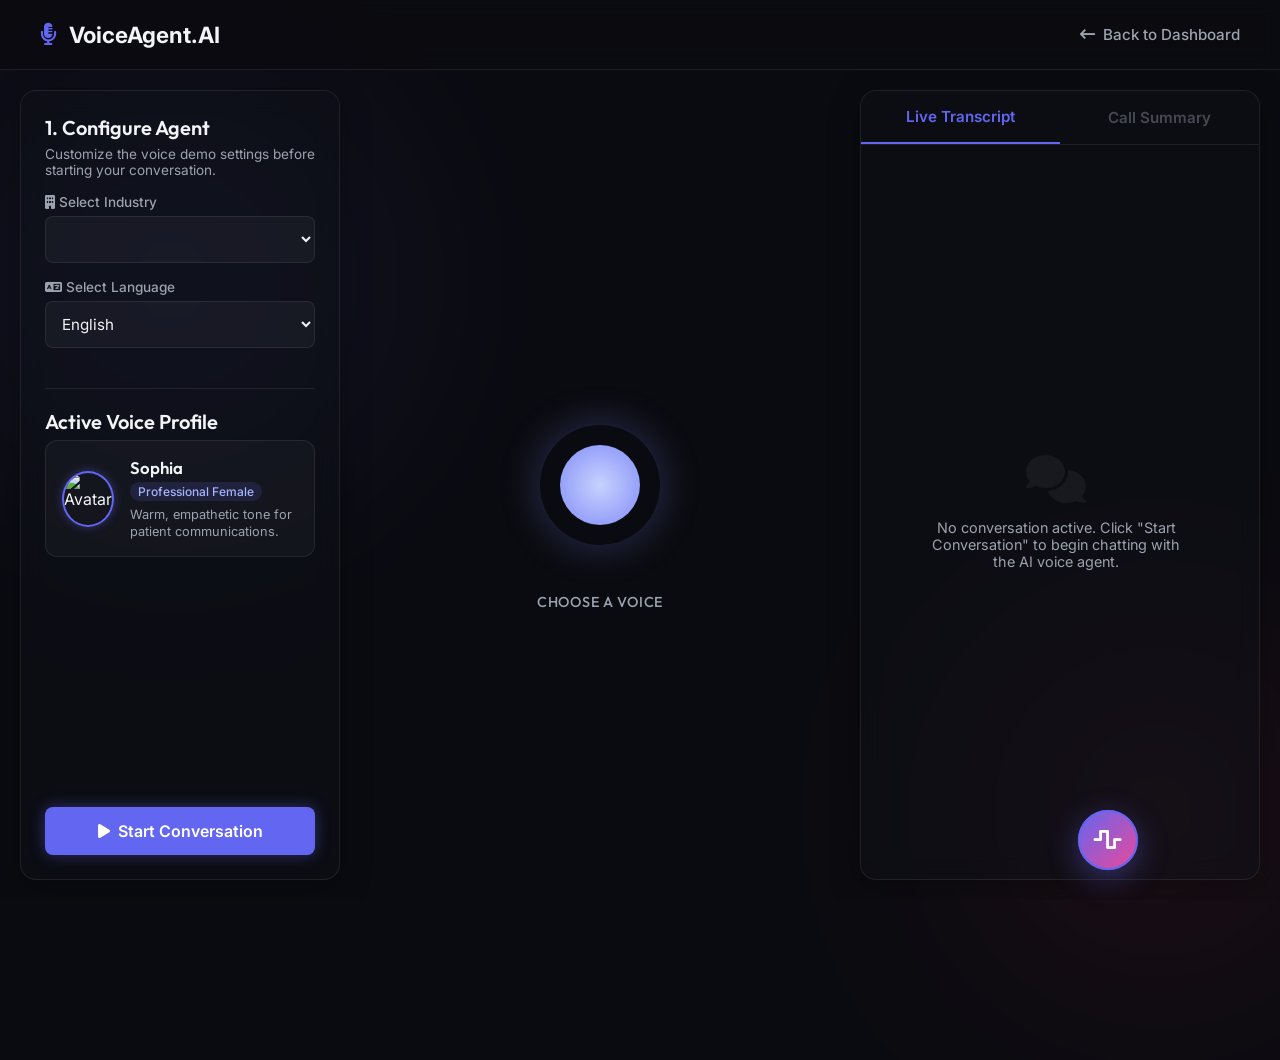
==== static/voice-agent.html @ bfff83f5 "feat: add browser voice agent demo and vercel rewrites" ====
<!DOCTYPE html>
<html lang="en">
<head>
    <meta charset="UTF-8">
    <meta name="viewport" content="width=device-width, initial-scale=1.0">
    <title>AI Voice Agent Demo | Enterprise Voice Platform</title>
    <!-- Premium Fonts -->
    <link href="https://fonts.googleapis.com/css2?family=Outfit:wght@300;400;500;600;700&family=Inter:wght@300;400;500;600&display=swap" rel="stylesheet">
    <!-- FontAwesome Icons -->
    <link rel="stylesheet" href="https://cdnjs.cloudflare.com/ajax/libs/font-awesome/6.4.0/css/all.min.css">
    <!-- Main Style Sheet -->
    <link rel="stylesheet" href="/static/css/voice-agent.css">
</head>
<body class="dark-theme">
    <!-- Background Gradients -->
    <div class="bg-glow bg-glow-1"></div>
    <div class="bg-glow bg-glow-2"></div>

    <header class="app-header">
        <div class="logo">
            <i class="fa-solid fa-microphone-lines"></i>
            <span>VoiceAgent.AI</span>
        </div>
        <a href="/static/index.html" class="nav-back-btn">
            <i class="fa-solid fa-arrow-left-long"></i> Back to Dashboard
        </a>
    </header>

    <main class="main-container">
        <!-- Sidebar Panel (Controls) -->
        <section class="control-panel glass-panel">
            <div class="panel-section">
                <h2>1. Configure Agent</h2>
                <p class="section-desc">Customize the voice demo settings before starting your conversation.</p>
                
                <!-- Industry Selector -->
                <div class="form-group">
                    <label for="industry-select"><i class="fa-solid fa-building"></i> Select Industry</label>
                    <select id="industry-select" class="custom-select">
                        <!-- Loaded dynamically -->
                    </select>
                </div>

                <!-- Language Selector -->
                <div class="form-group">
                    <label for="language-select"><i class="fa-solid fa-language"></i> Select Language</label>
                    <select id="language-select" class="custom-select">
                        <option value="English">English</option>
                        <option value="Hindi">Hindi</option>
                        <option value="Telugu">Telugu</option>
                    </select>
                </div>
            </div>

            <div class="panel-section selected-voice-details">
                <h3>Active Voice Profile</h3>
                <div class="voice-details-card">
                    <img id="active-voice-avatar" src="/static/images/avatars/placeholder.png" alt="Avatar" class="active-avatar">
                    <div class="voice-info">
                        <h4 id="active-voice-name">Sophia</h4>
                        <span id="active-voice-role" class="badge">Professional Female</span>
                        <p id="active-voice-desc">Warm, empathetic tone for patient communications.</p>
                    </div>
                </div>
            </div>

            <!-- Call Controls -->
            <div class="panel-section call-actions">
                <button id="start-btn" class="btn btn-primary btn-glow">
                    <i class="fa-solid fa-play"></i> Start Conversation
                </button>
                <button id="end-btn" class="btn btn-danger hidden">
                    <i class="fa-solid fa-phone-slash"></i> End Conversation
                </button>
                <div class="call-metrics hidden" id="call-metrics">
                    <div class="metric">
                        <span class="metric-label">Status</span>
                        <span class="metric-value connection-status" id="connection-status">Connecting...</span>
                    </div>
                    <div class="metric">
                        <span class="metric-label">Duration</span>
                        <span class="metric-value" id="call-timer">00:00</span>
                    </div>
                    <div class="metric">
                        <button id="mute-btn" class="btn-icon" title="Mute Microphone">
                            <i class="fa-solid fa-microphone"></i>
                        </button>
                        <span class="metric-label" id="mic-status">Active</span>
                    </div>
                </div>
            </div>
        </section>

        <!-- Central Arena (Reactive Orb & Circular Voices Selector) -->
        <section class="arena-panel">
            <div class="circular-arena" id="circular-arena">
                <!-- Center Animated Orb -->
                <div class="central-orb-container">
                    <div class="orb-pulsar state-idle" id="ai-orb">
                        <div class="orb-core"></div>
                        <div class="orb-wave wave-1"></div>
                        <div class="orb-wave wave-2"></div>
                        <div class="orb-wave wave-3"></div>
                    </div>
                    <div class="orb-status-text" id="orb-status-text">Choose a Voice</div>
                </div>

                <!-- Selectable Voice Avatars Placed in Circle via JS -->
                <div class="circular-voice-nodes" id="voice-nodes-container">
                    <!-- Loaded dynamically -->
                </div>
            </div>
        </section>

        <!-- Live Transcript & Analytics Summary Panel -->
        <section class="transcript-panel glass-panel">
            <div class="panel-tabs">
                <button class="tab-btn active" id="tab-transcript-btn">Live Transcript</button>
                <button class="tab-btn" id="tab-summary-btn" disabled>Call Summary</button>
            </div>

            <!-- Live Transcript Content -->
            <div class="tab-content" id="transcript-tab-content">
                <div class="transcript-scroll" id="transcript-scroll">
                    <div class="empty-transcript-message" id="empty-transcript-msg">
                        <i class="fa-solid fa-comments"></i>
                        <p>No conversation active. Click "Start Conversation" to begin chatting with the AI voice agent.</p>
                    </div>
                    <!-- Messages appended here -->
                </div>
                <div class="typing-indicator-container hidden" id="typing-indicator">
                    <span class="typing-label">AI is thinking</span>
                    <div class="dots">
                        <span></span>
                        <span></span>
                        <span></span>
                    </div>
                </div>
            </div>

            <!-- Post Call Summary Content -->
            <div class="tab-content hidden" id="summary-tab-content">
                <div class="summary-scroll" id="summary-scroll">
                    <!-- Loaded dynamically -->
                </div>
            </div>
        </section>
    </main>

    <!-- Floating Orb Widget (Collapsed State) -->
    <div class="floating-widget-container" id="floating-widget">
        <div class="widget-orb" id="widget-orb-click">
            <i class="fa-solid fa-wave-square"></i>
            <span class="widget-pulse"></span>
        </div>
        <div class="widget-tooltip">Voice Demo</div>
    </div>

    <!-- Main JavaScript Logic -->
    <script src="/static/js/voice-agent.js"></script>
</body>
</html>
---- static/css/voice-agent.css ----
/* Custom Variables for Enterprise Look */
:root {
    --bg-base: #0a0b10;
    --bg-glass: rgba(16, 18, 27, 0.4);
    --border-glass: rgba(255, 255, 255, 0.08);
    --text-primary: #f3f4f6;
    --text-secondary: #9ca3af;
    
    /* Branding Hues */
    --primary: #6366f1;
    --primary-glow: rgba(99, 102, 241, 0.4);
    
    /* Responsive State Hues */
    --idle-color: #818cf8;
    --idle-glow: rgba(129, 140, 248, 0.3);
    --listening-color: #34d399;
    --listening-glow: rgba(52, 211, 153, 0.4);
    --thinking-color: #fbbf24;
    --thinking-glow: rgba(251, 191, 36, 0.4);
    --speaking-color: #f43f5e;
    --speaking-glow: rgba(244, 63, 94, 0.4);
    --error-color: #ef4444;
    --error-glow: rgba(239, 68, 68, 0.4);
    --disconnected-color: #6b7280;
    --disconnected-glow: rgba(107, 114, 128, 0.2);
}

/* Base resets & Fonts */
* {
    margin: 0;
    padding: 0;
    box-sizing: border-box;
    font-family: 'Inter', sans-serif;
}

body {
    background-color: var(--bg-base);
    color: var(--text-primary);
    min-height: 100vh;
    overflow-x: hidden;
    position: relative;
}

/* Background gradients */
.bg-glow {
    position: absolute;
    border-radius: 50%;
    filter: blur(120px);
    z-index: -1;
    opacity: 0.15;
    pointer-events: none;
}

.bg-glow-1 {
    width: 600px;
    height: 600px;
    background: radial-gradient(circle, var(--primary), transparent 70%);
    top: -10%;
    left: -10%;
}

.bg-glow-2 {
    width: 500px;
    height: 500px;
    background: radial-gradient(circle, #f43f5e, transparent 70%);
    bottom: -10%;
    right: -10%;
}

/* App Header */
.app-header {
    height: 70px;
    padding: 0 40px;
    display: flex;
    justify-content: space-between;
    align-items: center;
    border-bottom: 1px solid var(--border-glass);
    background: rgba(10, 11, 16, 0.8);
    backdrop-filter: blur(10px);
    position: fixed;
    top: 0;
    left: 0;
    width: 100%;
    z-index: 100;
}

.app-header .logo {
    display: flex;
    align-items: center;
    gap: 12px;
    font-family: 'Outfit', sans-serif;
    font-weight: 700;
    font-size: 1.4rem;
    color: var(--text-primary);
}

.app-header .logo i {
    color: var(--primary);
}

.nav-back-btn {
    text-decoration: none;
    color: var(--text-secondary);
    font-weight: 500;
    font-size: 0.95rem;
    display: flex;
    align-items: center;
    gap: 8px;
    transition: all 0.2s ease;
}

.nav-back-btn:hover {
    color: var(--text-primary);
    transform: translateX(-4px);
}

/* Layout container */
.main-container {
    margin-top: 70px;
    height: calc(100vh - 70px);
    display: grid;
    grid-template-columns: 320px 1fr 400px;
    padding: 20px;
    gap: 20px;
    overflow: hidden;
}

@media (max-width: 1200px) {
    .main-container {
        grid-template-columns: 300px 1fr;
        grid-template-rows: auto 1fr;
        height: auto;
        overflow-y: auto;
    }
    .transcript-panel {
        grid-column: span 2;
        height: 500px;
    }
}

@media (max-width: 768px) {
    .main-container {
        grid-template-columns: 1fr;
        grid-template-rows: auto auto auto;
    }
    .control-panel, .arena-panel, .transcript-panel {
        grid-column: span 1;
    }
    .circular-arena {
        height: 400px !important;
    }
}

/* Glassmorphism panel styles */
.glass-panel {
    background: var(--bg-glass);
    border: 1px solid var(--border-glass);
    border-radius: 16px;
    backdrop-filter: blur(12px);
    display: flex;
    flex-direction: column;
    overflow: hidden;
    box-shadow: 0 8px 32px 0 rgba(0, 0, 0, 0.3);
}

/* Control Panel Sidebar */
.control-panel {
    padding: 24px;
    gap: 24px;
}

.panel-section h2, .panel-section h3 {
    font-family: 'Outfit', sans-serif;
    font-size: 1.25rem;
    font-weight: 600;
    margin-bottom: 6px;
}

.section-desc {
    font-size: 0.85rem;
    color: var(--text-secondary);
    margin-bottom: 16px;
}

.form-group {
    margin-bottom: 16px;
}

.form-group label {
    display: block;
    font-size: 0.85rem;
    font-weight: 500;
    color: var(--text-secondary);
    margin-bottom: 6px;
}

.custom-select {
    width: 100%;
    padding: 12px;
    background: rgba(255, 255, 255, 0.04);
    border: 1px solid var(--border-glass);
    border-radius: 8px;
    color: var(--text-primary);
    font-size: 0.95rem;
    outline: none;
    cursor: pointer;
    transition: border-color 0.2s;
}

.custom-select:focus {
    border-color: var(--primary);
}

/* Selected voice details card */
.selected-voice-details {
    border-top: 1px solid var(--border-glass);
    padding-top: 20px;
}

.voice-details-card {
    display: flex;
    align-items: center;
    gap: 16px;
    padding: 16px;
    background: rgba(255, 255, 255, 0.03);
    border: 1px solid var(--border-glass);
    border-radius: 12px;
}

.active-avatar {
    width: 56px;
    height: 56px;
    border-radius: 50%;
    border: 2px solid var(--primary);
    object-fit: cover;
    box-shadow: 0 0 10px var(--primary-glow);
}

.voice-info h4 {
    font-family: 'Outfit', sans-serif;
    font-size: 1.05rem;
    font-weight: 600;
    margin-bottom: 2px;
}

.badge {
    display: inline-block;
    padding: 2px 8px;
    background: rgba(99, 102, 241, 0.15);
    color: #a5b4fc;
    border-radius: 99px;
    font-size: 0.75rem;
    font-weight: 500;
    margin-bottom: 6px;
}

.voice-info p {
    font-size: 0.8rem;
    color: var(--text-secondary);
    line-height: 1.3;
}

/* Call Actions buttons */
.call-actions {
    margin-top: auto;
    display: flex;
    flex-direction: column;
    gap: 12px;
}

.btn {
    width: 100%;
    padding: 14px;
    border: none;
    border-radius: 8px;
    font-weight: 600;
    font-size: 1rem;
    cursor: pointer;
    display: flex;
    align-items: center;
    justify-content: center;
    gap: 8px;
    transition: all 0.2s ease;
}

.btn-primary {
    background: var(--primary);
    color: white;
}

.btn-primary:hover {
    transform: translateY(-2px);
    box-shadow: 0 4px 20px var(--primary-glow);
}

.btn-danger {
    background: #ef4444;
    color: white;
}

.btn-danger:hover {
    transform: translateY(-2px);
    box-shadow: 0 4px 20px rgba(239, 68, 68, 0.4);
}

.btn-glow {
    box-shadow: 0 0 15px var(--primary-glow);
}

.hidden {
    display: none !important;
}

/* Call Metrics */
.call-metrics {
    display: flex;
    justify-content: space-between;
    align-items: center;
    padding: 12px 16px;
    background: rgba(255, 255, 255, 0.02);
    border: 1px solid var(--border-glass);
    border-radius: 10px;
    margin-top: 10px;
}

.metric {
    display: flex;
    flex-direction: column;
    align-items: center;
    gap: 4px;
}

.metric-label {
    font-size: 0.75rem;
    color: var(--text-secondary);
}

.metric-value {
    font-size: 0.9rem;
    font-weight: 600;
}

.connection-status {
    color: var(--primary);
}

.btn-icon {
    background: none;
    border: none;
    color: var(--text-primary);
    font-size: 1.15rem;
    cursor: pointer;
    width: 36px;
    height: 36px;
    border-radius: 50%;
    display: flex;
    align-items: center;
    justify-content: center;
    transition: background 0.2s;
}

.btn-icon:hover {
    background: rgba(255, 255, 255, 0.08);
}

.btn-icon.muted {
    color: #ef4444;
    background: rgba(239, 68, 68, 0.1);
}

/* Arena Panel (Reactive Orb + Circle Selector) */
.arena-panel {
    display: flex;
    justify-content: center;
    align-items: center;
    position: relative;
}

.circular-arena {
    position: relative;
    width: 100%;
    max-width: 500px;
    height: 500px;
    display: flex;
    justify-content: center;
    align-items: center;
}

/* Central reactive Orb container */
.central-orb-container {
    position: relative;
    width: 180px;
    height: 180px;
    display: flex;
    flex-direction: column;
    justify-content: center;
    align-items: center;
    z-index: 10;
}

.orb-status-text {
    position: absolute;
    bottom: -36px;
    font-family: 'Outfit', sans-serif;
    font-weight: 500;
    font-size: 0.9rem;
    color: var(--text-secondary);
    letter-spacing: 0.05em;
    text-transform: uppercase;
    white-space: nowrap;
}

/* Pulsar Orb */
.orb-pulsar {
    width: 120px;
    height: 120px;
    border-radius: 50%;
    position: relative;
    display: flex;
    justify-content: center;
    align-items: center;
    transition: all 0.5s ease;
}

.orb-core {
    width: 80px;
    height: 80px;
    border-radius: 50%;
    z-index: 2;
    transition: all 0.5s ease;
}

.orb-wave {
    position: absolute;
    border-radius: 50%;
    width: 100%;
    height: 100%;
    opacity: 0;
    z-index: 1;
    transition: all 0.5s ease;
}

/* Orb States */

/* IDLE - Soft Indigo Pulse */
.orb-pulsar.state-idle {
    box-shadow: 0 0 40px var(--idle-glow);
}
.orb-pulsar.state-idle .orb-core {
    background: radial-gradient(circle, #c7d2fe, var(--idle-color));
}
.orb-pulsar.state-idle .orb-wave {
    border: 2px solid var(--idle-color);
    animation: orb-pulse-anim 3s infinite ease-out;
}
.orb-pulsar.state-idle .wave-2 { animation-delay: 1s; }
.orb-pulsar.state-idle .wave-3 { animation-delay: 2s; }

/* LISTENING - Expanding concentric green waves */
.orb-pulsar.state-listening {
    box-shadow: 0 0 50px var(--listening-glow);
}
.orb-pulsar.state-listening .orb-core {
    background: radial-gradient(circle, #a7f3d0, var(--listening-color));
    transform: scale(1.1);
}
.orb-pulsar.state-listening .orb-wave {
    border: 3px solid var(--listening-color);
    animation: orb-pulse-anim 1.5s infinite linear;
}
.orb-pulsar.state-listening .wave-2 { animation-delay: 0.5s; }
.orb-pulsar.state-listening .wave-3 { animation-delay: 1s; }

/* THINKING - Amber revolving loop */
.orb-pulsar.state-thinking {
    box-shadow: 0 0 50px var(--thinking-glow);
}
.orb-pulsar.state-thinking .orb-core {
    background: radial-gradient(circle, #fde68a, var(--thinking-color));
}
.orb-pulsar.state-thinking .orb-wave {
    border: 2px dashed var(--thinking-color);
    width: 140px;
    height: 140px;
    opacity: 0.6;
    animation: orb-spin-anim 2s infinite linear;
}
.orb-pulsar.state-thinking .wave-2 {
    border: 2px dotted var(--thinking-color);
    width: 160px;
    height: 160px;
    animation: orb-spin-reverse-anim 3s infinite linear;
}

/* SPEAKING - Fast undulating pink waves */
.orb-pulsar.state-speaking {
    box-shadow: 0 0 60px var(--speaking-glow);
}
.orb-pulsar.state-speaking .orb-core {
    background: radial-gradient(circle, #fecdd3, var(--speaking-color));
    transform: scale(1.15);
}
.orb-pulsar.state-speaking .orb-wave {
    border: 2px solid var(--speaking-color);
    animation: orb-speaking-anim 1.2s infinite ease-in-out;
}
.orb-pulsar.state-speaking .wave-2 {
    animation: orb-speaking-anim 1s infinite ease-in-out;
    animation-delay: 0.3s;
}
.orb-pulsar.state-speaking .wave-3 {
    animation: orb-speaking-anim 1.4s infinite ease-in-out;
    animation-delay: 0.6s;
}

/* DISCONNECTED - Dim grey */
.orb-pulsar.state-disconnected {
    box-shadow: 0 0 20px var(--disconnected-glow);
}
.orb-pulsar.state-disconnected .orb-core {
    background: radial-gradient(circle, #e5e7eb, var(--disconnected-color));
}

/* ERROR - Intense warning red */
.orb-pulsar.state-error {
    box-shadow: 0 0 50px var(--error-glow);
}
.orb-pulsar.state-error .orb-core {
    background: radial-gradient(circle, #fee2e2, var(--error-color));
    animation: orb-error-flicker 0.3s infinite alternate;
}

/* Keyframes animations */
@keyframes orb-pulse-anim {
    0% { transform: scale(1); opacity: 0.8; }
    100% { transform: scale(1.6); opacity: 0; }
}

@keyframes orb-spin-anim {
    0% { transform: rotate(0deg); }
    100% { transform: rotate(360deg); }
}

@keyframes orb-spin-reverse-anim {
    0% { transform: rotate(360deg); }
    100% { transform: rotate(0deg); }
}

@keyframes orb-speaking-anim {
    0%, 100% { transform: scale(1); opacity: 0.6; }
    50% { transform: scale(1.5); opacity: 0.1; }
}

@keyframes orb-error-flicker {
    0% { opacity: 0.8; transform: scale(1); }
    100% { opacity: 1; transform: scale(1.05); }
}

/* Circular Voice selector node */
.circular-voice-nodes {
    position: absolute;
    width: 100%;
    height: 100%;
    top: 0;
    left: 0;
    pointer-events: none;
}

.voice-node {
    position: absolute;
    width: 60px;
    height: 60px;
    border-radius: 50%;
    background: rgba(16, 18, 27, 0.7);
    border: 2px solid var(--border-glass);
    cursor: pointer;
    pointer-events: auto;
    display: flex;
    justify-content: center;
    align-items: center;
    transition: all 0.3s cubic-bezier(0.4, 0, 0.2, 1);
    box-shadow: 0 4px 10px rgba(0, 0, 0, 0.3);
    top: 50%;
    left: 50%;
    margin-top: -30px;
    margin-left: -30px;
}

.voice-node img {
    width: 52px;
    height: 52px;
    border-radius: 50%;
    object-fit: cover;
    transition: all 0.3s;
}

.voice-node:hover {
    border-color: var(--primary);
    transform: scale(1.15);
    box-shadow: 0 0 15px rgba(99, 102, 241, 0.3);
}

.voice-node.selected {
    border-color: var(--primary);
    box-shadow: 0 0 20px var(--primary-glow);
    transform: scale(1.2);
}

.voice-node.selected img {
    border: 2px solid var(--bg-base);
}

/* Transcript & Summary Panel */
.transcript-panel {
    display: flex;
    flex-direction: column;
}

.panel-tabs {
    display: flex;
    border-bottom: 1px solid var(--border-glass);
}

.tab-btn {
    flex: 1;
    padding: 16px;
    background: none;
    border: none;
    color: var(--text-secondary);
    font-weight: 600;
    font-size: 0.95rem;
    cursor: pointer;
    transition: all 0.2s;
    outline: none;
}

.tab-btn:hover:not(:disabled) {
    color: var(--text-primary);
}

.tab-btn.active {
    color: var(--primary);
    border-bottom: 2px solid var(--primary);
}

.tab-btn:disabled {
    opacity: 0.4;
    cursor: not-allowed;
}

.tab-content {
    flex: 1;
    display: flex;
    flex-direction: column;
    overflow: hidden;
    padding: 20px;
}

/* Scroll Containers */
.transcript-scroll, .summary-scroll {
    flex: 1;
    overflow-y: auto;
    display: flex;
    flex-direction: column;
    gap: 16px;
    padding-right: 8px;
}

.transcript-scroll::-webkit-scrollbar, .summary-scroll::-webkit-scrollbar {
    width: 6px;
}

.transcript-scroll::-webkit-scrollbar-thumb, .summary-scroll::-webkit-scrollbar-thumb {
    background: rgba(255, 255, 255, 0.1);
    border-radius: 99px;
}

/* Empty transcript status */
.empty-transcript-message {
    display: flex;
    flex-direction: column;
    align-items: center;
    justify-content: center;
    text-align: center;
    gap: 16px;
    margin: auto;
    color: var(--text-secondary);
}

.empty-transcript-message i {
    font-size: 3rem;
    color: rgba(255, 255, 255, 0.05);
}

.empty-transcript-message p {
    font-size: 0.9rem;
    max-width: 250px;
}

/* Dialog bubbles */
.dialog-msg {
    display: flex;
    flex-direction: column;
    max-width: 80%;
    animation: bubble-fade-in 0.3s ease;
}

.dialog-msg.user {
    align-self: flex-end;
    align-items: flex-end;
}

.dialog-msg.agent {
    align-self: flex-start;
    align-items: flex-start;
}

.msg-sender {
    font-size: 0.75rem;
    color: var(--text-secondary);
    margin-bottom: 4px;
    font-weight: 500;
}

.msg-bubble {
    padding: 12px 16px;
    border-radius: 16px;
    font-size: 0.9rem;
    line-height: 1.4;
    word-break: break-word;
}

.dialog-msg.user .msg-bubble {
    background: var(--primary);
    color: white;
    border-bottom-right-radius: 4px;
}

.dialog-msg.agent .msg-bubble {
    background: rgba(255, 255, 255, 0.05);
    border: 1px solid var(--border-glass);
    color: var(--text-primary);
    border-bottom-left-radius: 4px;
}

.msg-time {
    font-size: 0.7rem;
    color: var(--text-secondary);
    margin-top: 4px;
}

@keyframes bubble-fade-in {
    0% { transform: translateY(10px); opacity: 0; }
    100% { transform: translateY(0); opacity: 1; }
}

/* Typing Indicator */
.typing-indicator-container {
    display: flex;
    align-items: center;
    gap: 8px;
    padding: 8px 12px;
    background: rgba(255, 255, 255, 0.03);
    border-radius: 99px;
    align-self: flex-start;
    border: 1px solid var(--border-glass);
    margin-top: 10px;
    animation: indicator-fade-in 0.2s ease;
}

.typing-label {
    font-size: 0.75rem;
    color: var(--text-secondary);
    font-weight: 500;
}

.dots {
    display: flex;
    gap: 4px;
}

.dots span {
    width: 6px;
    height: 6px;
    background: var(--text-secondary);
    border-radius: 50%;
    animation: dots-loading 1.2s infinite ease-in-out;
}

.dots span:nth-child(2) { animation-delay: 0.2s; }
.dots span:nth-child(3) { animation-delay: 0.4s; }

@keyframes dots-loading {
    0%, 100% { transform: translateY(0); }
    50% { transform: translateY(-4px); }
}

@keyframes indicator-fade-in {
    from { opacity: 0; transform: scale(0.9); }
    to { opacity: 1; transform: scale(1); }
}

/* Post-call summary UI cards */
.summary-card {
    background: rgba(255, 255, 255, 0.02);
    border: 1px solid var(--border-glass);
    border-radius: 12px;
    padding: 16px;
}

.summary-card h4 {
    font-family: 'Outfit', sans-serif;
    font-size: 1rem;
    margin-bottom: 8px;
    color: var(--primary);
    border-bottom: 1px solid rgba(255, 255, 255, 0.05);
    padding-bottom: 6px;
}

.summary-card p {
    font-size: 0.85rem;
    color: var(--text-primary);
    line-height: 1.4;
}

.metric-grid {
    display: grid;
    grid-template-columns: 1fr 1fr;
    gap: 12px;
}

.metric-card {
    background: rgba(255, 255, 255, 0.02);
    border: 1px solid var(--border-glass);
    border-radius: 8px;
    padding: 12px;
    display: flex;
    flex-direction: column;
    gap: 4px;
}

.metric-card.wide {
    grid-column: span 2;
}

.metric-card label {
    font-size: 0.75rem;
    color: var(--text-secondary);
}

.metric-card span {
    font-size: 0.9rem;
    font-weight: 600;
}

.info-list {
    display: flex;
    flex-direction: column;
    gap: 8px;
}

.info-item {
    display: flex;
    justify-content: space-between;
    font-size: 0.85rem;
    padding: 4px 0;
    border-bottom: 1px dotted rgba(255, 255, 255, 0.05);
}

.info-item label {
    color: var(--text-secondary);
}

.info-item span {
    font-weight: 500;
}

.summary-list {
    list-style: none;
}

.summary-list li {
    font-size: 0.85rem;
    margin-bottom: 6px;
    padding-left: 16px;
    position: relative;
}

.summary-list li::before {
    content: "•";
    color: var(--primary);
    position: absolute;
    left: 0;
    font-size: 1.2rem;
    top: -2px;
}

/* Floating widget orb */
.floating-widget-container {
    position: fixed;
    bottom: 30px;
    right: 30px;
    z-index: 1000;
    display: flex;
    align-items: center;
    gap: 12px;
}

.widget-orb {
    width: 60px;
    height: 60px;
    border-radius: 50%;
    background: linear-gradient(135deg, var(--primary), #ec4899);
    cursor: pointer;
    box-shadow: 0 8px 30px rgba(99, 102, 241, 0.4);
    display: flex;
    justify-content: center;
    align-items: center;
    font-size: 1.4rem;
    color: white;
    position: relative;
    transition: all 0.3s cubic-bezier(0.175, 0.885, 0.32, 1.275);
}

.widget-orb:hover {
    transform: scale(1.1) rotate(10deg);
}

.widget-pulse {
    position: absolute;
    width: 100%;
    height: 100%;
    border-radius: 50%;
    border: 2px solid var(--primary);
    animation: orb-pulse-anim 2.5s infinite;
    pointer-events: none;
}

.widget-tooltip {
    background: #111827;
    border: 1px solid var(--border-glass);
    padding: 6px 12px;
    border-radius: 8px;
    font-size: 0.8rem;
    font-weight: 600;
    color: var(--text-primary);
    opacity: 0;
    transform: translateX(10px);
    transition: all 0.3s;
    pointer-events: none;
    white-space: nowrap;
}

.floating-widget-container:hover .widget-tooltip {
    opacity: 1;
    transform: translateX(0);
}
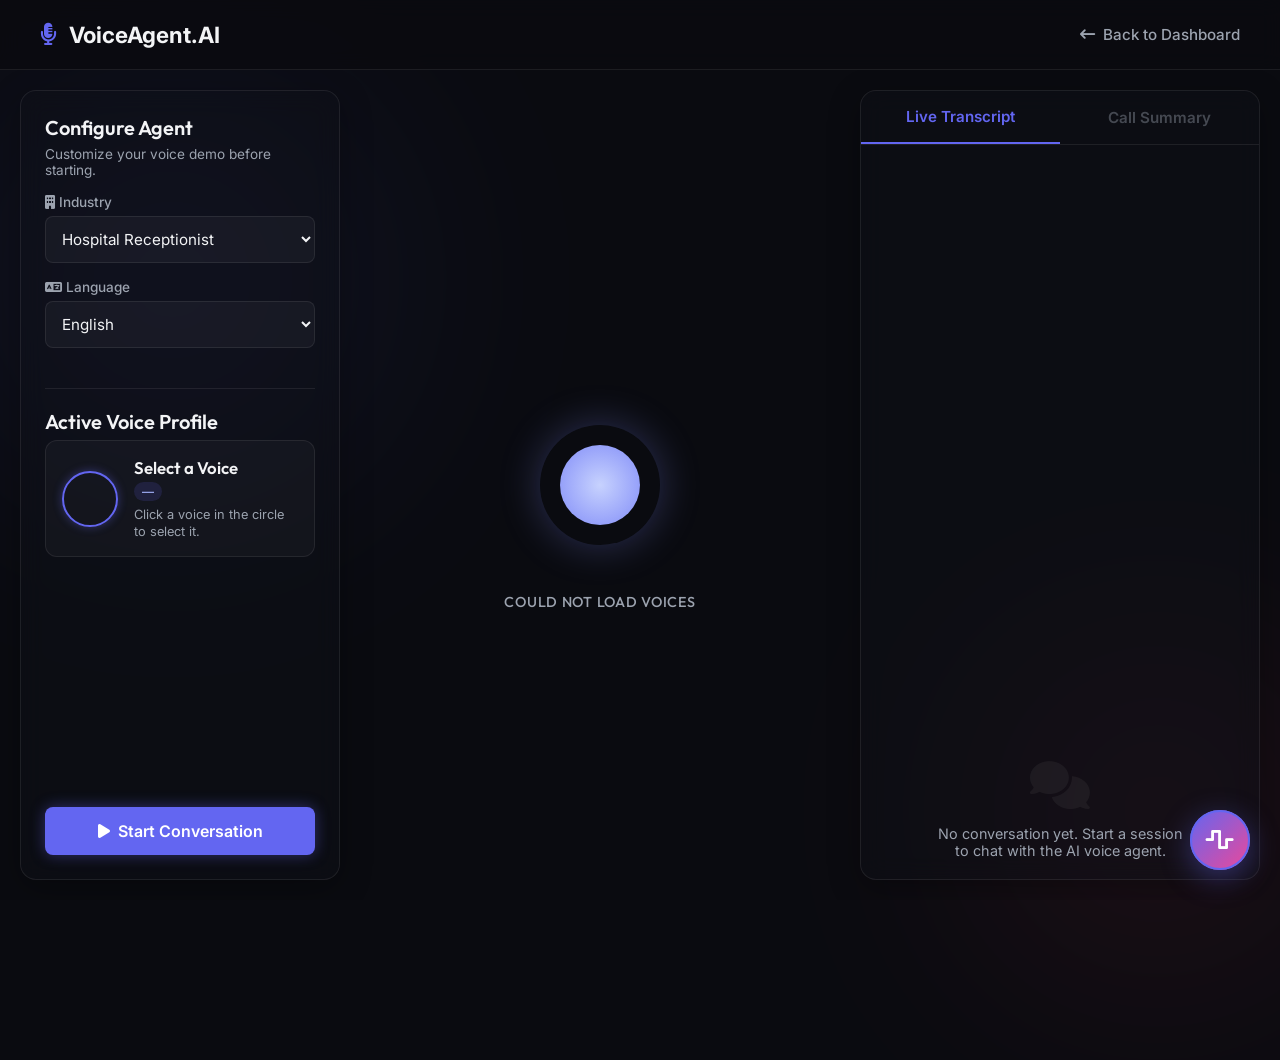
==== commit f867a9b0: "fix: production-quality browser voice agent overhaul Root causes fixed: - JS: Safe SVG avatars via X" ====
--- a/static/voice-agent.html
+++ b/static/voice-agent.html
@@ -4,14 +4,20 @@
     <meta charset="UTF-8">
     <meta name="viewport" content="width=device-width, initial-scale=1.0">
     <title>AI Voice Agent Demo | Enterprise Voice Platform</title>
+    <meta name="description" content="Experience real-time AI voice conversations directly in your browser. No phone number required.">
+
     <!-- Premium Fonts -->
+    <link rel="preconnect" href="https://fonts.googleapis.com">
+    <link rel="preconnect" href="https://fonts.gstatic.com" crossorigin>
     <link href="https://fonts.googleapis.com/css2?family=Outfit:wght@300;400;500;600;700&family=Inter:wght@300;400;500;600&display=swap" rel="stylesheet">
+
     <!-- FontAwesome Icons -->
     <link rel="stylesheet" href="https://cdnjs.cloudflare.com/ajax/libs/font-awesome/6.4.0/css/all.min.css">
+
     <!-- Main Style Sheet -->
     <link rel="stylesheet" href="/static/css/voice-agent.css">
 </head>
-<body class="dark-theme">
+<body>
     <!-- Background Gradients -->
     <div class="bg-glow bg-glow-1"></div>
     <div class="bg-glow bg-glow-2"></div>
@@ -30,20 +36,21 @@
         <!-- Sidebar Panel (Controls) -->
         <section class="control-panel glass-panel">
             <div class="panel-section">
-                <h2>1. Configure Agent</h2>
-                <p class="section-desc">Customize the voice demo settings before starting your conversation.</p>
-                
+                <h2>Configure Agent</h2>
+                <p class="section-desc">Customize your voice demo before starting.</p>
+
                 <!-- Industry Selector -->
                 <div class="form-group">
-                    <label for="industry-select"><i class="fa-solid fa-building"></i> Select Industry</label>
+                    <label for="industry-select"><i class="fa-solid fa-building"></i> Industry</label>
                     <select id="industry-select" class="custom-select">
-                        <!-- Loaded dynamically -->
+                        <option value="hospital">Hospital Receptionist</option>
+                        <option value="real_estate">Real Estate Consultant</option>
                     </select>
                 </div>
 
                 <!-- Language Selector -->
                 <div class="form-group">
-                    <label for="language-select"><i class="fa-solid fa-language"></i> Select Language</label>
+                    <label for="language-select"><i class="fa-solid fa-language"></i> Language</label>
                     <select id="language-select" class="custom-select">
                         <option value="English">English</option>
                         <option value="Hindi">Hindi</option>
@@ -52,14 +59,15 @@
                 </div>
             </div>
 
+            <!-- Active Voice Display -->
             <div class="panel-section selected-voice-details">
                 <h3>Active Voice Profile</h3>
                 <div class="voice-details-card">
-                    <img id="active-voice-avatar" src="/static/images/avatars/placeholder.png" alt="Avatar" class="active-avatar">
+                    <div id="active-voice-avatar-wrap" class="avatar-wrap active-avatar-wrap"></div>
                     <div class="voice-info">
-                        <h4 id="active-voice-name">Sophia</h4>
-                        <span id="active-voice-role" class="badge">Professional Female</span>
-                        <p id="active-voice-desc">Warm, empathetic tone for patient communications.</p>
+                        <h4 id="active-voice-name">Select a Voice</h4>
+                        <span id="active-voice-role" class="badge">—</span>
+                        <p id="active-voice-desc">Click a voice in the circle to select it.</p>
                     </div>
                 </div>
             </div>
@@ -72,17 +80,18 @@
                 <button id="end-btn" class="btn btn-danger hidden">
                     <i class="fa-solid fa-phone-slash"></i> End Conversation
                 </button>
+
                 <div class="call-metrics hidden" id="call-metrics">
                     <div class="metric">
                         <span class="metric-label">Status</span>
-                        <span class="metric-value connection-status" id="connection-status">Connecting...</span>
+                        <span class="metric-value" id="connection-status">Connecting...</span>
                     </div>
                     <div class="metric">
                         <span class="metric-label">Duration</span>
                         <span class="metric-value" id="call-timer">00:00</span>
                     </div>
                     <div class="metric">
-                        <button id="mute-btn" class="btn-icon" title="Mute Microphone">
+                        <button id="mute-btn" class="btn-icon" title="Toggle Mute">
                             <i class="fa-solid fa-microphone"></i>
                         </button>
                         <span class="metric-label" id="mic-status">Active</span>
@@ -91,10 +100,9 @@
             </div>
         </section>
 
-        <!-- Central Arena (Reactive Orb & Circular Voices Selector) -->
+        <!-- Central Arena (Reactive Orb + Voice Circle) -->
         <section class="arena-panel">
             <div class="circular-arena" id="circular-arena">
-                <!-- Center Animated Orb -->
                 <div class="central-orb-container">
                     <div class="orb-pulsar state-idle" id="ai-orb">
                         <div class="orb-core"></div>
@@ -105,58 +113,57 @@
                     <div class="orb-status-text" id="orb-status-text">Choose a Voice</div>
                 </div>
 
-                <!-- Selectable Voice Avatars Placed in Circle via JS -->
-                <div class="circular-voice-nodes" id="voice-nodes-container">
-                    <!-- Loaded dynamically -->
-                </div>
+                <!-- Voice nodes placed via JS -->
+                <div class="circular-voice-nodes" id="voice-nodes-container"></div>
             </div>
         </section>
 
-        <!-- Live Transcript & Analytics Summary Panel -->
+        <!-- Live Transcript + Analytics Panel -->
         <section class="transcript-panel glass-panel">
             <div class="panel-tabs">
                 <button class="tab-btn active" id="tab-transcript-btn">Live Transcript</button>
                 <button class="tab-btn" id="tab-summary-btn" disabled>Call Summary</button>
             </div>
 
-            <!-- Live Transcript Content -->
+            <!-- Transcript Tab -->
             <div class="tab-content" id="transcript-tab-content">
                 <div class="transcript-scroll" id="transcript-scroll">
-                    <div class="empty-transcript-message" id="empty-transcript-msg">
-                        <i class="fa-solid fa-comments"></i>
-                        <p>No conversation active. Click "Start Conversation" to begin chatting with the AI voice agent.</p>
-                    </div>
-                    <!-- Messages appended here -->
+                    <!-- Messages appended here dynamically -->
+                </div>
+                <div class="empty-transcript-message" id="empty-transcript-msg">
+                    <i class="fa-solid fa-comments"></i>
+                    <p>No conversation yet. Start a session to chat with the AI voice agent.</p>
                 </div>
                 <div class="typing-indicator-container hidden" id="typing-indicator">
                     <span class="typing-label">AI is thinking</span>
                     <div class="dots">
-                        <span></span>
-                        <span></span>
-                        <span></span>
+                        <span></span><span></span><span></span>
                     </div>
                 </div>
             </div>
 
-            <!-- Post Call Summary Content -->
+            <!-- Summary Tab -->
             <div class="tab-content hidden" id="summary-tab-content">
                 <div class="summary-scroll" id="summary-scroll">
-                    <!-- Loaded dynamically -->
+                    <div class="empty-transcript-message">
+                        <i class="fa-solid fa-chart-bar"></i>
+                        <p>End a conversation to see your call analytics here.</p>
+                    </div>
                 </div>
             </div>
         </section>
     </main>
 
-    <!-- Floating Orb Widget (Collapsed State) -->
+    <!-- Floating Orb Widget -->
     <div class="floating-widget-container" id="floating-widget">
+        <div class="widget-tooltip">Voice Demo</div>
         <div class="widget-orb" id="widget-orb-click">
             <i class="fa-solid fa-wave-square"></i>
             <span class="widget-pulse"></span>
         </div>
-        <div class="widget-tooltip">Voice Demo</div>
     </div>
 
-    <!-- Main JavaScript Logic -->
+    <!-- Main JS (loaded last, after DOM is ready) -->
     <script src="/static/js/voice-agent.js"></script>
 </body>
 </html>
--- a/static/css/voice-agent.css
+++ b/static/css/voice-agent.css
@@ -1,4 +1,5 @@
-/* Custom Variables for Enterprise Look */
+/* ─── Voice Agent Demo — Complete CSS ─────────────────────────────────────── */
+/* Custom Variables */
 :root {
     --bg-base: #0a0b10;
     --bg-glass: rgba(16, 18, 27, 0.4);
@@ -227,6 +228,30 @@
     border-radius: 12px;
 }
 
+/* Avatar wrapper (replaces broken <img> approach) */
+.avatar-wrap {
+    display: flex;
+    align-items: center;
+    justify-content: center;
+    border-radius: 50%;
+    overflow: hidden;
+    flex-shrink: 0;
+}
+
+.avatar-wrap img {
+    width: 100%;
+    height: 100%;
+    object-fit: cover;
+    border-radius: 50%;
+}
+
+.active-avatar-wrap {
+    width: 56px;
+    height: 56px;
+    border: 2px solid var(--primary);
+    box-shadow: 0 0 10px var(--primary-glow);
+}
+
 .active-avatar {
     width: 56px;
     height: 56px;
@@ -664,6 +689,21 @@
     flex-direction: column;
     gap: 16px;
     padding-right: 8px;
+}
+
+/* System / info messages in transcript */
+.system-msg {
+    align-self: center;
+    display: flex;
+    align-items: center;
+    gap: 6px;
+    font-size: 0.78rem;
+    color: var(--text-secondary);
+    background: rgba(99,102,241,0.08);
+    border: 1px dashed rgba(99,102,241,0.3);
+    border-radius: 8px;
+    padding: 6px 14px;
+    animation: bubble-fade-in 0.3s ease;
 }
 
 .transcript-scroll::-webkit-scrollbar, .summary-scroll::-webkit-scrollbar {
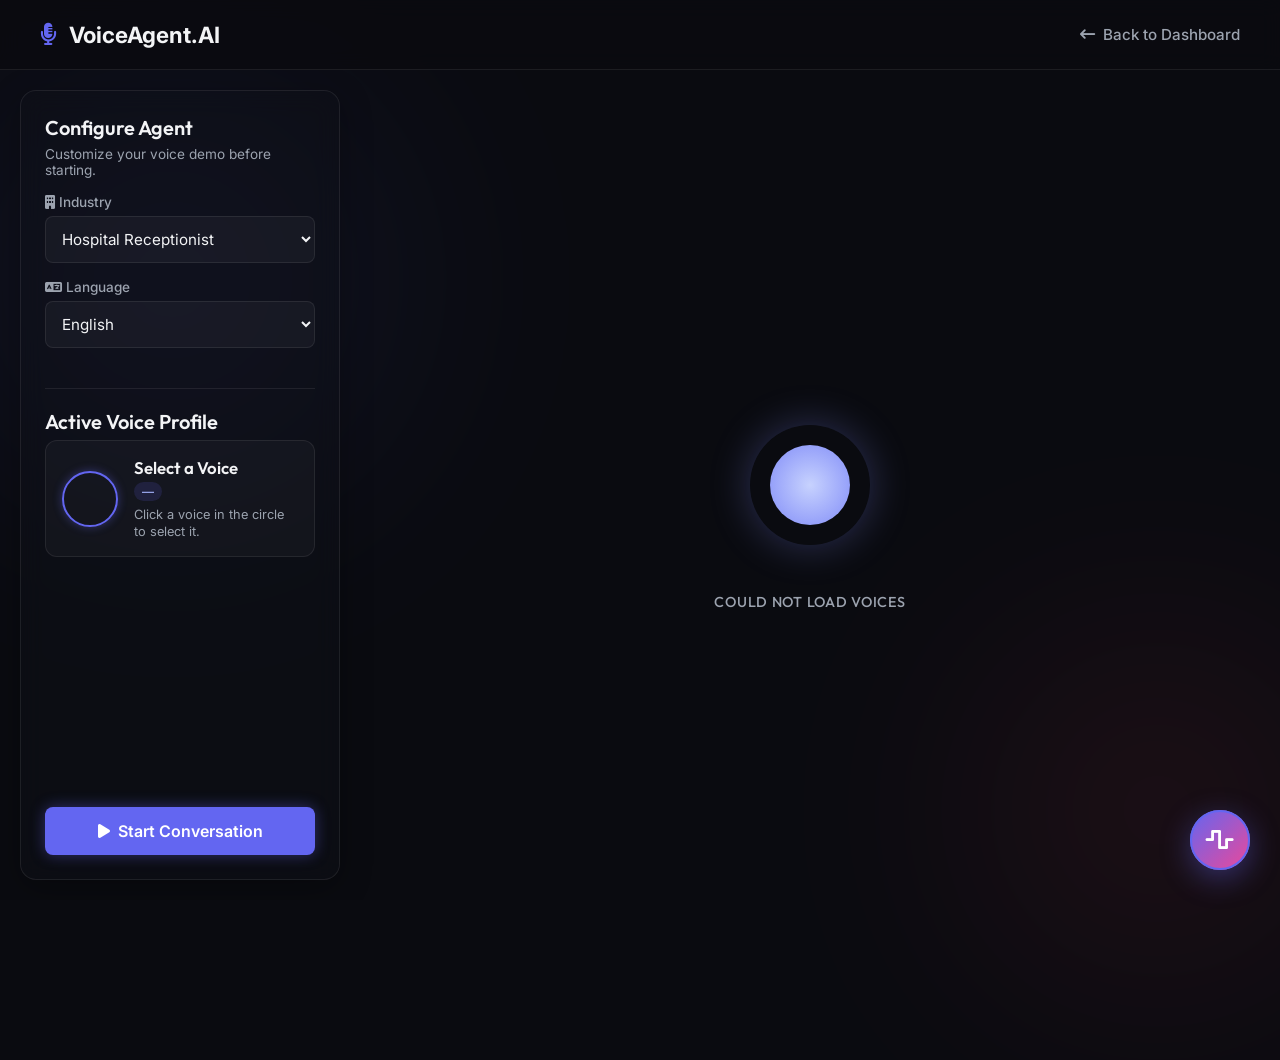
==== commit a1022ea6: "optimize: remove transcript storage, rendering, and LLM call summary - Remove live transcript and ca" ====
--- a/static/voice-agent.html
+++ b/static/voice-agent.html
@@ -118,40 +118,7 @@
             </div>
         </section>
 
-        <!-- Live Transcript + Analytics Panel -->
-        <section class="transcript-panel glass-panel">
-            <div class="panel-tabs">
-                <button class="tab-btn active" id="tab-transcript-btn">Live Transcript</button>
-                <button class="tab-btn" id="tab-summary-btn" disabled>Call Summary</button>
-            </div>
-
-            <!-- Transcript Tab -->
-            <div class="tab-content" id="transcript-tab-content">
-                <div class="transcript-scroll" id="transcript-scroll">
-                    <!-- Messages appended here dynamically -->
-                </div>
-                <div class="empty-transcript-message" id="empty-transcript-msg">
-                    <i class="fa-solid fa-comments"></i>
-                    <p>No conversation yet. Start a session to chat with the AI voice agent.</p>
-                </div>
-                <div class="typing-indicator-container hidden" id="typing-indicator">
-                    <span class="typing-label">AI is thinking</span>
-                    <div class="dots">
-                        <span></span><span></span><span></span>
-                    </div>
-                </div>
-            </div>
-
-            <!-- Summary Tab -->
-            <div class="tab-content hidden" id="summary-tab-content">
-                <div class="summary-scroll" id="summary-scroll">
-                    <div class="empty-transcript-message">
-                        <i class="fa-solid fa-chart-bar"></i>
-                        <p>End a conversation to see your call analytics here.</p>
-                    </div>
-                </div>
-            </div>
-        </section>
+        <!-- Removed transcript & summary panel for optimization -->
     </main>
 
     <!-- Floating Orb Widget -->
--- a/static/css/voice-agent.css
+++ b/static/css/voice-agent.css
@@ -120,7 +120,7 @@
     margin-top: 70px;
     height: calc(100vh - 70px);
     display: grid;
-    grid-template-columns: 320px 1fr 400px;
+    grid-template-columns: 320px 1fr;
     padding: 20px;
     gap: 20px;
     overflow: hidden;
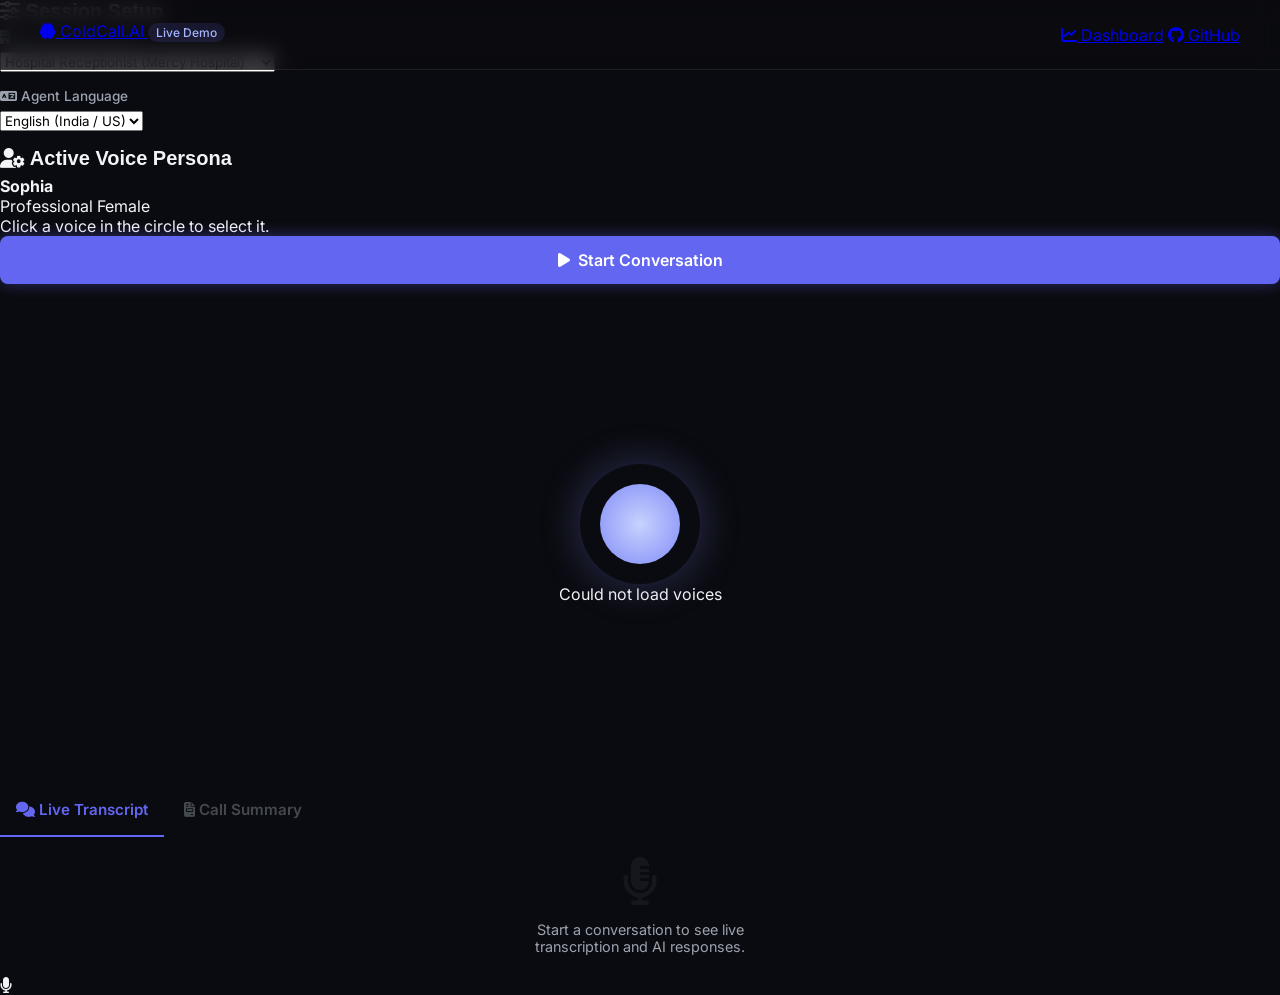
==== commit a2083da1: "feat: complete speech pipeline redesign (offline eager Whisper, progressive SSE LLM + sentence TTS, " ====
--- a/static/voice-agent.html
+++ b/static/voice-agent.html
@@ -3,70 +3,70 @@
 <head>
     <meta charset="UTF-8">
     <meta name="viewport" content="width=device-width, initial-scale=1.0">
-    <title>AI Voice Agent Demo | Enterprise Voice Platform</title>
-    <meta name="description" content="Experience real-time AI voice conversations directly in your browser. No phone number required.">
-
-    <!-- Premium Fonts -->
+    <title>Voice Agent Demo — Conversational AI</title>
+    <meta name="description" content="Interactive browser voice demo featuring low-latency speech recognition, AI conversational intelligence, and natural text-to-speech.">
+    <!-- Google Fonts & FontAwesome Icons -->
     <link rel="preconnect" href="https://fonts.googleapis.com">
     <link rel="preconnect" href="https://fonts.gstatic.com" crossorigin>
-    <link href="https://fonts.googleapis.com/css2?family=Outfit:wght@300;400;500;600;700&family=Inter:wght@300;400;500;600&display=swap" rel="stylesheet">
-
-    <!-- FontAwesome Icons -->
-    <link rel="stylesheet" href="https://cdnjs.cloudflare.com/ajax/libs/font-awesome/6.4.0/css/all.min.css">
-
-    <!-- Main Style Sheet -->
+    <link href="https://fonts.googleapis.com/css2?family=Inter:wght@300;400;500;600;700&display=swap" rel="stylesheet">
+    <link rel="stylesheet" href="https://cdnjs.cloudflare.com/ajax/libs/font-awesome/6.5.1/css/all.min.css">
     <link rel="stylesheet" href="/static/css/voice-agent.css">
 </head>
 <body>
-    <!-- Background Gradients -->
-    <div class="bg-glow bg-glow-1"></div>
-    <div class="bg-glow bg-glow-2"></div>
 
+    <!-- Header Navigation Bar -->
     <header class="app-header">
-        <div class="logo">
-            <i class="fa-solid fa-microphone-lines"></i>
-            <span>VoiceAgent.AI</span>
+        <div class="header-left">
+            <a href="/" class="brand-logo">
+                <i class="fa-solid fa-brain brand-icon"></i>
+                <span class="brand-name">ColdCall<span class="brand-highlight">.AI</span></span>
+            </a>
+            <span class="badge badge-pulse">Live Demo</span>
         </div>
-        <a href="/static/index.html" class="nav-back-btn">
-            <i class="fa-solid fa-arrow-left-long"></i> Back to Dashboard
-        </a>
+        <div class="header-right">
+            <a href="/static/index.html" class="nav-link"><i class="fa-solid fa-chart-line"></i> Dashboard</a>
+            <a href="https://github.com/vaibhav668/ai_cold_call" target="_blank" class="nav-link"><i class="fa-brands fa-github"></i> GitHub</a>
+        </div>
     </header>
 
-    <main class="main-container">
-        <!-- Sidebar Panel (Controls) -->
-        <section class="control-panel glass-panel">
+    <!-- Main Container Grid -->
+    <main class="demo-container">
+
+        <!-- Sidebar: Configuration Panel -->
+        <section class="sidebar-panel">
             <div class="panel-section">
-                <h2>Configure Agent</h2>
-                <p class="section-desc">Customize your voice demo before starting.</p>
-
-                <!-- Industry Selector -->
+                <h3 class="section-title"><i class="fa-solid fa-sliders"></i> Session Setup</h3>
+                
+                <!-- Industry / Workflow Selection -->
                 <div class="form-group">
-                    <label for="industry-select"><i class="fa-solid fa-building"></i> Industry</label>
-                    <select id="industry-select" class="custom-select">
-                        <option value="hospital">Hospital Receptionist</option>
-                        <option value="real_estate">Real Estate Consultant</option>
+                    <label for="industry-select"><i class="fa-solid fa-building"></i> Industry Use Case</label>
+                    <select id="industry-select" class="form-select">
+                        <option value="hospital" selected>Hospital Receptionist (Mercy Hospital)</option>
+                        <option value="real_estate">Real Estate Consultant (Premium Realty)</option>
                     </select>
                 </div>
 
-                <!-- Language Selector -->
+                <!-- Language Selection -->
                 <div class="form-group">
-                    <label for="language-select"><i class="fa-solid fa-language"></i> Language</label>
-                    <select id="language-select" class="custom-select">
-                        <option value="English">English</option>
-                        <option value="Hindi">Hindi</option>
-                        <option value="Telugu">Telugu</option>
+                    <label for="language-select"><i class="fa-solid fa-language"></i> Agent Language</label>
+                    <select id="language-select" class="form-select">
+                        <option value="English" selected>English (India / US)</option>
+                        <option value="Hindi">Hindi (हिंदी)</option>
+                        <option value="Telugu">Telugu (తెలుగు)</option>
                     </select>
                 </div>
             </div>
 
-            <!-- Active Voice Display -->
-            <div class="panel-section selected-voice-details">
-                <h3>Active Voice Profile</h3>
-                <div class="voice-details-card">
-                    <div id="active-voice-avatar-wrap" class="avatar-wrap active-avatar-wrap"></div>
-                    <div class="voice-info">
-                        <h4 id="active-voice-name">Select a Voice</h4>
-                        <span id="active-voice-role" class="badge">—</span>
+            <!-- Voice Persona Info Card -->
+            <div class="panel-section">
+                <h3 class="section-title"><i class="fa-solid fa-user-gear"></i> Active Voice Persona</h3>
+                <div class="active-voice-card" id="active-voice-card">
+                    <div id="active-voice-avatar-wrap">
+                        <!-- Rendered by JS -->
+                    </div>
+                    <div class="voice-details">
+                        <h4 id="active-voice-name">Sophia</h4>
+                        <p class="voice-role" id="active-voice-role">Professional Female</p>
                         <p id="active-voice-desc">Click a voice in the circle to select it.</p>
                     </div>
                 </div>
@@ -97,6 +97,25 @@
                         <span class="metric-label" id="mic-status">Active</span>
                     </div>
                 </div>
+
+                <!-- Real-Time Telemetry Metrics Card -->
+                <div class="call-metrics hidden" id="telemetry-panel" style="margin-top: 12px; border-top: 1px solid rgba(255,255,255,0.08); padding-top: 12px;">
+                    <div class="metric" style="grid-column: span 3; text-align: left;">
+                        <span class="metric-label" style="color: var(--accent-primary); font-weight: 600;"><i class="fa-solid fa-bolt"></i> Real-Time Pipeline Telemetry</span>
+                    </div>
+                    <div class="metric">
+                        <span class="metric-label">Round-Trip</span>
+                        <span class="metric-value" id="tele-roundtrip" style="color: #38bdf8;">—</span>
+                    </div>
+                    <div class="metric">
+                        <span class="metric-label">LLM (First Token)</span>
+                        <span class="metric-value" id="tele-llm" style="color: #a78bfa;">—</span>
+                    </div>
+                    <div class="metric">
+                        <span class="metric-label">TTS (First Byte)</span>
+                        <span class="metric-value" id="tele-tts" style="color: #34d399;">—</span>
+                    </div>
+                </div>
             </div>
         </section>
 
@@ -108,29 +127,62 @@
                         <div class="orb-core"></div>
                         <div class="orb-wave wave-1"></div>
                         <div class="orb-wave wave-2"></div>
-                        <div class="orb-wave wave-3"></div>
                     </div>
-                    <div class="orb-status-text" id="orb-status-text">Choose a Voice</div>
+                    <p class="orb-status" id="orb-status-text">Select a voice to begin</p>
                 </div>
 
-                <!-- Voice nodes placed via JS -->
-                <div class="circular-voice-nodes" id="voice-nodes-container"></div>
+                <!-- Orbiting Voice Profile Nodes -->
+                <div class="voice-nodes-container" id="voice-nodes-container">
+                    <!-- Dynamic voice nodes rendered by JS -->
+                </div>
             </div>
         </section>
 
-        <!-- Removed transcript & summary panel for optimization -->
+        <!-- Right Side: Dialog & Transcript / Call Analytics -->
+        <section class="transcript-panel">
+            <!-- Tabs -->
+            <div class="tab-header">
+                <button class="tab-btn active" id="tab-transcript-btn">
+                    <i class="fa-solid fa-comments"></i> Live Transcript
+                </button>
+                <button class="tab-btn" id="tab-summary-btn" disabled>
+                    <i class="fa-solid fa-file-invoice"></i> Call Summary
+                </button>
+            </div>
+
+            <!-- Tab Content: Live Transcript -->
+            <div class="tab-content" id="transcript-tab-content">
+                <div class="dialog-scroll-container" id="transcript-scroll">
+                    <div class="empty-transcript-message" id="empty-transcript-msg">
+                        <i class="fa-solid fa-microphone-lines"></i>
+                        <p>Start a conversation to see live transcription and AI responses.</p>
+                    </div>
+                </div>
+
+                <!-- Typing / Thinking Indicator -->
+                <div class="typing-indicator hidden" id="typing-indicator">
+                    <div class="dot"></div>
+                    <div class="dot"></div>
+                    <div class="dot"></div>
+                    <span>AI is thinking...</span>
+                </div>
+            </div>
+
+            <!-- Tab Content: Call Summary (rendered post-call) -->
+            <div class="tab-content hidden" id="summary-tab-content">
+                <div class="summary-scroll-container" id="summary-scroll">
+                    <!-- Populated dynamically by JS post-call -->
+                </div>
+            </div>
+        </section>
+
     </main>
 
-    <!-- Floating Orb Widget -->
-    <div class="floating-widget-container" id="floating-widget">
-        <div class="widget-tooltip">Voice Demo</div>
-        <div class="widget-orb" id="widget-orb-click">
-            <i class="fa-solid fa-wave-square"></i>
-            <span class="widget-pulse"></span>
-        </div>
+    <!-- Floating Orb Quick-Nav Widget -->
+    <div class="widget-orb-fab" id="widget-orb-click" title="Scroll to Voice Agent">
+        <i class="fa-solid fa-microphone"></i>
     </div>
 
-    <!-- Main JS (loaded last, after DOM is ready) -->
     <script src="/static/js/voice-agent.js"></script>
 </body>
 </html>
